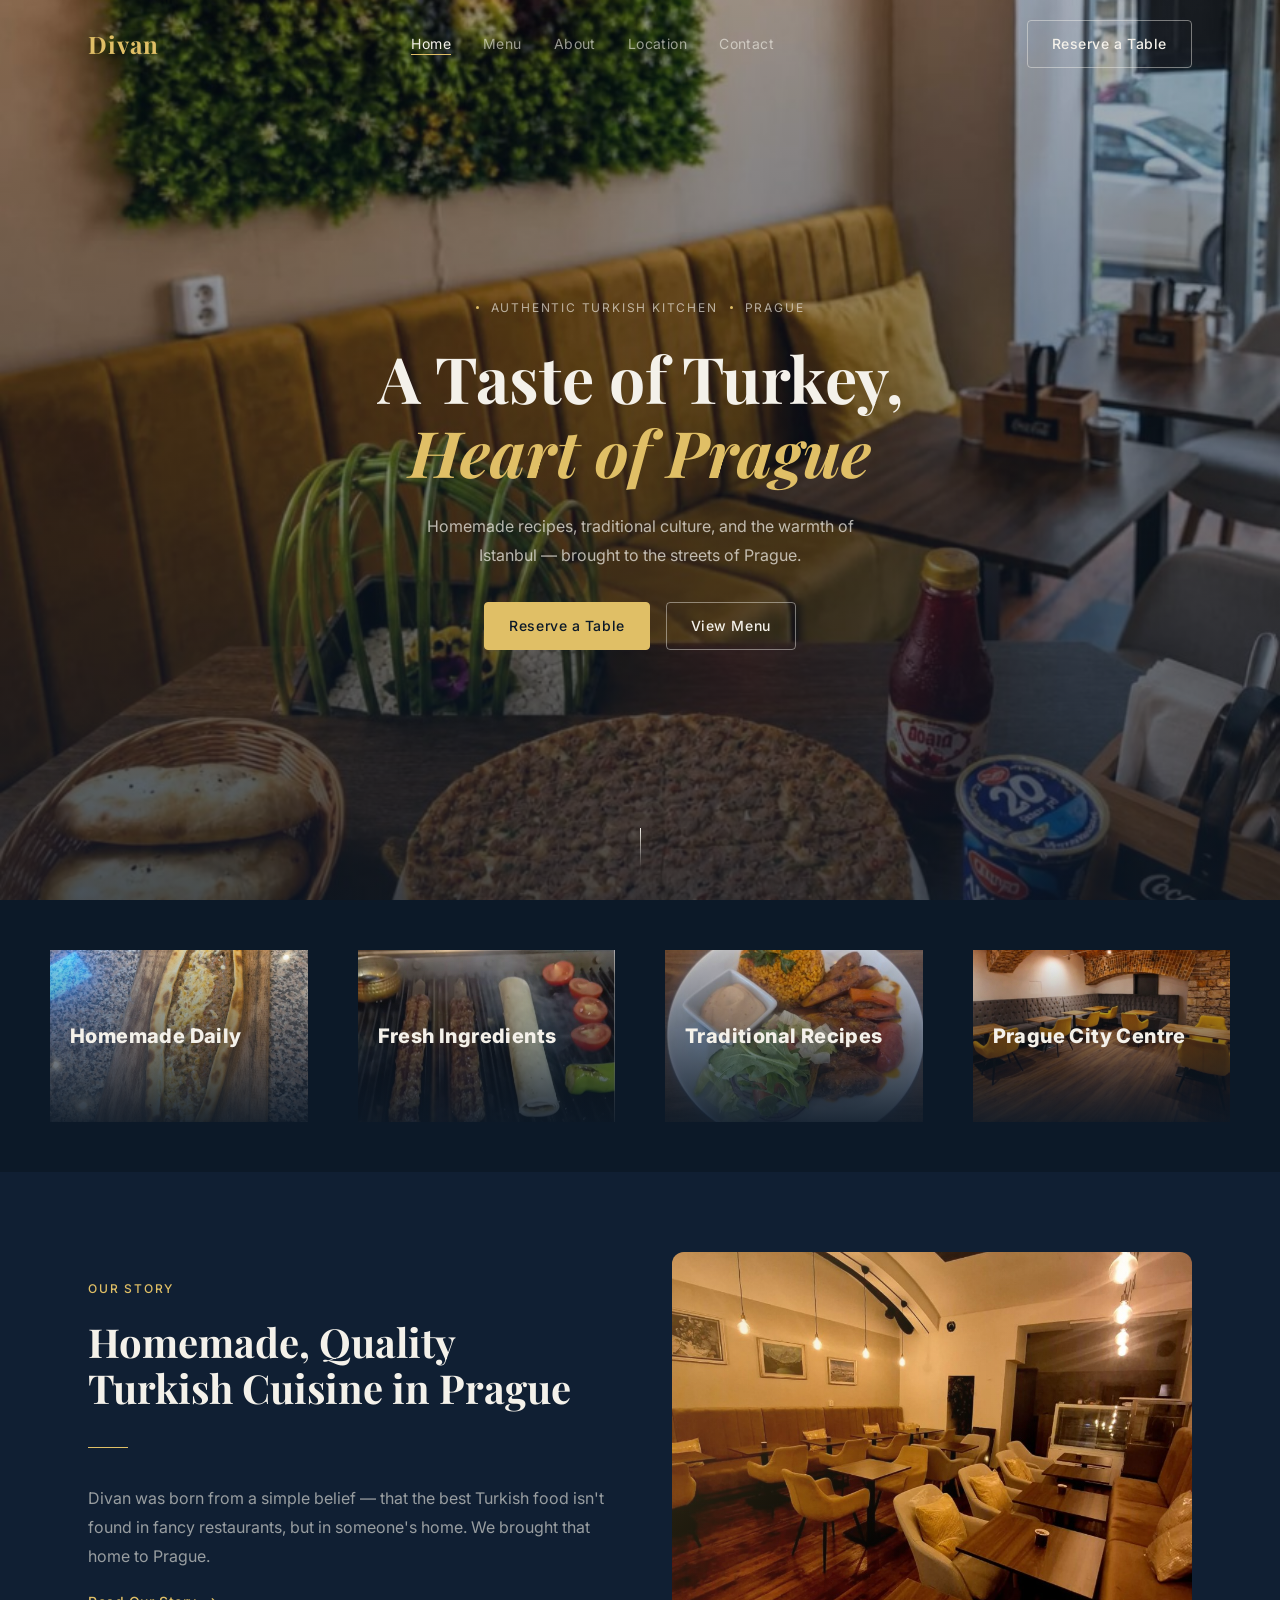
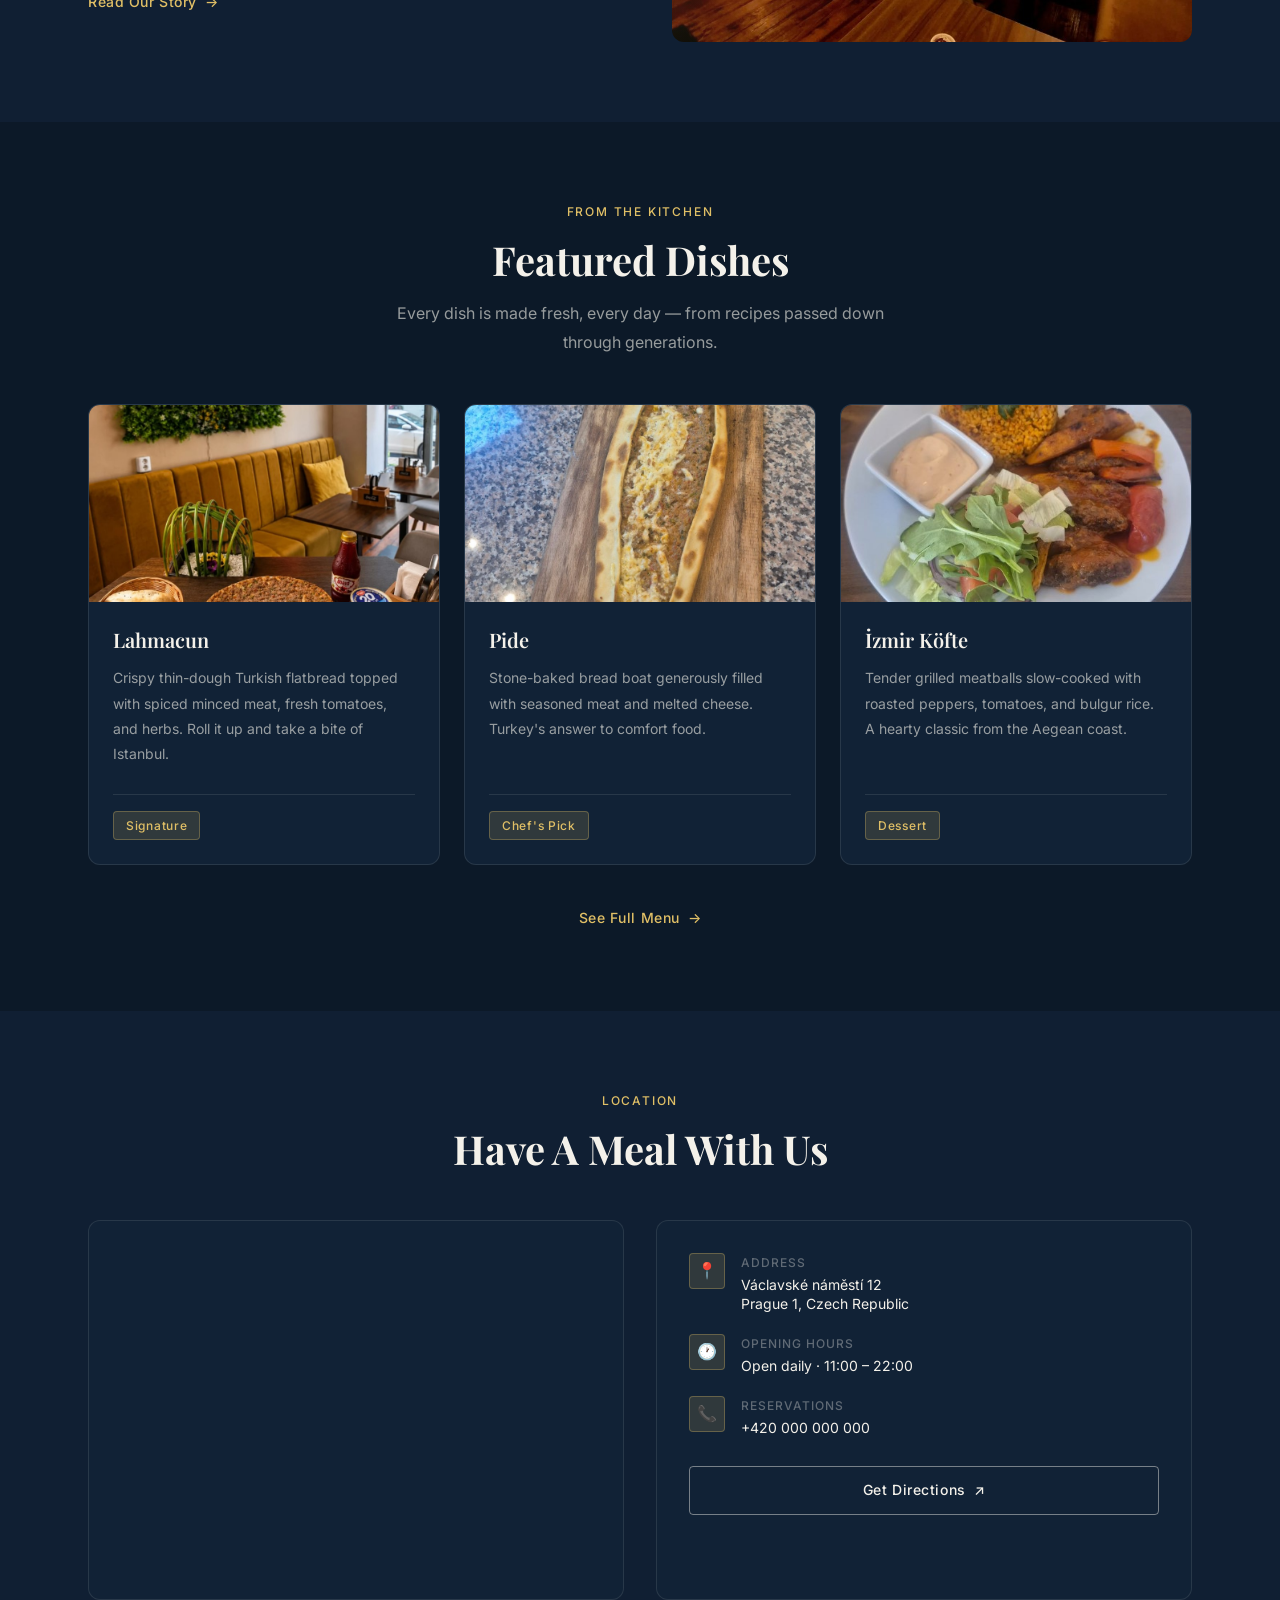
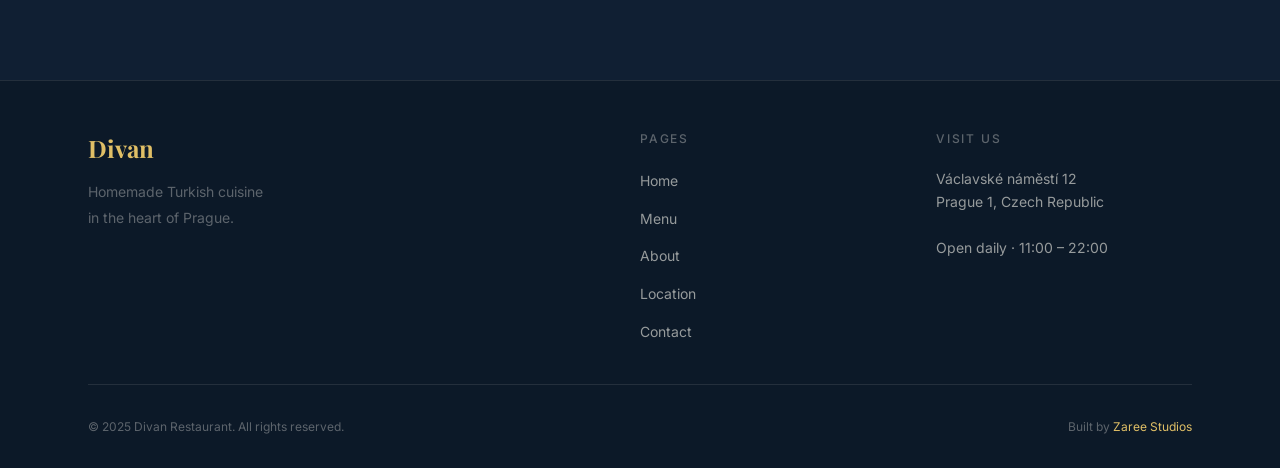
==== index.html @ d373ff47 "Added all the pages, styles and js drafts" ====
<!DOCTYPE html>
<html lang="en">
<head>
  <meta charset="UTF-8" />
  <meta name="viewport" content="width=device-width, initial-scale=1.0" />
  <meta name="description" content="Divan Restaurant — Homemade Turkish cuisine in the heart of Prague. Authentic recipes, fresh ingredients, traditional culture." />

  <title>Divan Restaurant — Authentic Turkish Cuisine in Prague</title>

  <!-- Favicon placeholder — replace with actual favicon -->
  <!-- <link rel="icon" type="image/svg+xml" href="assets/images/favicon.svg" /> -->

  <!-- Shared stylesheet -->
  <link rel="stylesheet" href="assets/css/style.css" />
</head>
<body>

  <!-- ===== NAV ===== -->
  <header class="site-nav" role="banner">
    <div class="container">
      <nav class="site-nav__inner" aria-label="Main navigation">

        <!-- Logo -->
        <a href="index.html" class="site-nav__logo" aria-label="Divan Restaurant — Home">
          <!--
            LOGO: Replace the text below with an <img> once you have the file:
            <img src="assets/images/logo.svg" alt="Divan Restaurant" />
          -->
          <span class="site-nav__logo-text">Divan</span>
        </a>

        <!-- Desktop links -->
        <ul class="site-nav__links" role="list">
          <li><a href="index.html"    class="site-nav__link" aria-current="page">Home</a></li>
          <li><a href="menu.html"     class="site-nav__link">Menu</a></li>
          <li><a href="about.html"    class="site-nav__link">About</a></li>
          <li><a href="location.html" class="site-nav__link">Location</a></li>
          <li><a href="contact.html"  class="site-nav__link">Contact</a></li>
        </ul>

        <!-- Desktop CTA -->
        <a href="contact.html" class="btn btn--secondary site-nav__cta">
          Reserve a Table
        </a>

        <!-- Hamburger (mobile only) -->
        <button
          class="site-nav__hamburger"
          aria-label="Open navigation menu"
          aria-expanded="false"
          aria-controls="mobile-drawer"
        >
          <span class="site-nav__hamburger-bar"></span>
          <span class="site-nav__hamburger-bar"></span>
          <span class="site-nav__hamburger-bar"></span>
        </button>

      </nav>
    </div>
  </header>

  <!-- ===== MOBILE DRAWER ===== -->
  <div
    class="nav-backdrop"
    aria-hidden="true"
  ></div>

  <nav
    id="mobile-drawer"
    class="nav-drawer"
    aria-label="Mobile navigation"
  >
    <ul class="nav-drawer__links" role="list">
      <li><a href="index.html"    class="nav-drawer__link" aria-current="page">Home</a></li>
      <li><a href="menu.html"     class="nav-drawer__link">Menu</a></li>
      <li><a href="about.html"    class="nav-drawer__link">About</a></li>
      <li><a href="location.html" class="nav-drawer__link">Location</a></li>
      <li><a href="contact.html"  class="nav-drawer__link">Contact</a></li>
    </ul>
    <div class="nav-drawer__cta">
      <a href="contact.html" class="btn btn--primary">Reserve a Table</a>
    </div>
  </nav>

  <!-- ===== MAIN CONTENT ===== -->
  <main id="main-content">

    <!-- ===== HERO ===== -->
    <section class="hero" aria-label="Welcome to Divan Restaurant">

      <!-- Background image -->
      <div class="hero__bg" aria-hidden="true">
        <img
          src="assets/images/divan-hero.jpg"
          alt="The warm, welcoming interior of Divan Restaurant in Prague"
        />
      </div>

      <div class="container">
        <div class="hero__content">

          <p class="hero__eyebrow">
            <span class="hero__eyebrow-dot" aria-hidden="true"></span>
            Authentic Turkish Kitchen
            <span class="hero__eyebrow-dot" aria-hidden="true"></span>
            Prague
          </p>

          <h1 class="hero__title">
            A Taste of Turkey,<br>
            <em>Heart of Prague</em>
          </h1>

          <p class="hero__subtitle">
            Homemade recipes, traditional culture, and the warmth of Istanbul —
            brought to the streets of Prague.
          </p>

          <div class="hero__actions">
            <a href="contact.html" class="btn btn--primary">Reserve a Table</a>
            <a href="menu.html"    class="btn btn--secondary">View Menu</a>
          </div>

        </div>
      </div>

      <!-- Scroll hint -->
      <div class="hero__scroll-hint" aria-hidden="true">
        <div class="hero__scroll-line"></div>
      </div>

    </section>
    <!-- /HERO -->


    <!-- ===== FEATURES STRIP ===== -->
    <section class="features-strip" aria-label="What makes us special">
      <div class="features-strip__grid">

        <div class="features-strip__item">
          <img
            src="assets/images/divan-one-food.jpg"
            alt="Freshly prepared Turkish bread coming out of the oven"
            loading="lazy"
          />
          <span class="features-strip__label">Homemade Daily</span>
        </div>

        <div class="features-strip__item">
          <img
            src="assets/images/divan-four-food.jpg"
            alt="Fresh vegetables and spices used in our kitchen"
            loading="lazy"
          />
          <span class="features-strip__label">Fresh Ingredients</span>
        </div>

        <div class="features-strip__item">
          <img
            src="assets/images/divan-three-food.jpg"
            alt="Traditional Turkish dishes passed down through generations"
            loading="lazy"
          />
          <span class="features-strip__label">Traditional Recipes</span>
        </div>

        <div class="features-strip__item">
          <img
            src="assets/images/divan-six-interior.jpg"
            alt="Our restaurant located in the centre of Prague"
            loading="lazy"
          />
          <span class="features-strip__label">Prague City Centre</span>
        </div>

      </div>
    </section>
    <!-- /FEATURES STRIP -->


    <!-- ===== STORY / ABOUT ===== -->
    <section class="story section" aria-labelledby="story-heading">
      <div class="container">
        <div class="story__grid">

          <!-- Text column -->
          <div class="story__body reveal">
            <p class="eyebrow">Our Story</p>
            <h2 class="section-title" id="story-heading">
              Homemade, Quality<br>Turkish Cuisine in Prague
            </h2>
            <hr class="divider" />
            <p class="story__text">
              Divan was born from a simple belief — that the best Turkish food
              isn't found in fancy restaurants, but in someone's home. We
              brought that home to Prague.
            </p>
            <a href="about.html" class="btn btn--link">
              Read Our Story
              <span aria-hidden="true">→</span>
            </a>
          </div>

          <!-- Image column -->
          <div class="story__image reveal reveal--delay-1">
            <img
              src="assets/images/divan-eight-interior.jpg"
              alt="The cosy brick-walled dining room at Divan Restaurant"
              loading="lazy"
            />
          </div>

        </div>
      </div>
    </section>
    <!-- /STORY -->


    <!-- ===== FEATURED DISHES ===== -->
    <section class="dishes section" aria-labelledby="dishes-heading">
      <div class="container">

        <header class="dishes__header reveal">
          <p class="eyebrow">From the Kitchen</p>
          <h2 class="section-title" id="dishes-heading">Featured Dishes</h2>
          <p class="section-subtitle">
            Every dish is made fresh, every day — from recipes passed down
            through generations.
          </p>
        </header>

        <div class="dishes__grid">

          <!-- Card 1: Lamb Adana -->
          <article class="dish-card reveal reveal--delay-1" aria-label="Lamb Adana">
            <div class="dish-card__image">
              <img
                src="assets/images/divan-hero.jpg"
                alt="Lamb Adana — spiced minced lamb on charcoal, served with lavash and fresh mezze"
                loading="lazy"
              />
            </div>
            <div class="dish-card__body">
              <h3 class="dish-card__title">Lahmacun</h3>
              <p class="dish-card__description">
                Crispy thin-dough Turkish flatbread topped with spiced minced meat, fresh tomatoes, and herbs. 
                Roll it up and take a bite of Istanbul.
              </p>
              <footer class="dish-card__footer">
                <span class="badge">Signature</span>
              </footer>
            </div>
          </article>

          <!-- Card 2: İskender Kebab -->
          <article class="dish-card reveal reveal--delay-2" aria-label="İskender Kebab">
            <div class="dish-card__image">
              <img
                src="assets/images/divan-one-food.jpg"
                alt="İskender Kebab — thinly sliced döner on pide bread with tomato sauce and butter"
                loading="lazy"
              />
            </div>
            <div class="dish-card__body">
              <h3 class="dish-card__title">Pide</h3>
              <p class="dish-card__description">
                Stone-baked bread boat generously filled with seasoned meat and melted cheese. 
                Turkey's answer to comfort food.
              </p>
              <footer class="dish-card__footer">
                <span class="badge">Chef's Pick</span>
              </footer>
            </div>
          </article>

          <!-- Card 3: Baklava -->
          <article class="dish-card reveal reveal--delay-3" aria-label="Baklava">
            <div class="dish-card__image">
              <img
                src="assets/images/divan-three-food.jpg"
                alt="Baklava — honey-soaked filo pastry with crushed pistachios, made in-house daily"
                loading="lazy"
              />
            </div>
            <div class="dish-card__body">
              <h3 class="dish-card__title">İzmir Köfte</h3>
              <p class="dish-card__description">
                Tender grilled meatballs slow-cooked with roasted peppers, tomatoes, and bulgur rice. 
                A hearty classic from the Aegean coast.
              </p>
              <footer class="dish-card__footer">
                <span class="badge">Dessert</span>
              </footer>
            </div>
          </article>

        </div>

        <!-- See full menu link -->
        <div class="dishes__cta reveal">
          <a href="menu.html" class="btn btn--link">
            See Full Menu
            <span aria-hidden="true">→</span>
          </a>
        </div>

      </div>
    </section>
    <!-- /FEATURED DISHES -->


    <!-- ===== LOCATION PREVIEW ===== -->
    <section class="location section" aria-labelledby="location-heading">
      <div class="container">

        <header class="location__header reveal">
          <p class="eyebrow">Location</p>
          <h2 class="section-title" id="location-heading">Have A Meal With Us</h2>
        </header>

        <div class="location__grid">

          <!-- Map embed -->
          <div class="location__map reveal">
            <!--
              MAP: This embeds a Google Maps iframe centred on Václavské náměstí 12, Prague 1.
              The iframe src uses a public embed — no API key required.
              Replace the q= parameter with the exact address if needed.
            -->
            <iframe
              title="Divan Restaurant location on Google Maps"
              src="https://www.google.com/maps/embed?pb=!1m18!1m12!1m3!1d2560.172!2d14.4241!3d50.0808!2m3!1f0!2f0!3f0!3m2!1i1024!2i768!4f13.1!3m3!1m2!1s0x0%3A0x0!2zVsOhY2xhdnNrw6kgbsOhbcSbc3TDrSAxMiwgUHJhZ3VlIDE!5e0!3m2!1sen!2scz!4v1"
              loading="lazy"
              allowfullscreen
              referrerpolicy="no-referrer-when-downgrade"
            ></iframe>
          </div>

          <!-- Info panel -->
          <div class="location__info reveal reveal--delay-1">

            <div class="location__info-row">
              <div class="location__info-icon" aria-hidden="true">📍</div>
              <div>
                <p class="location__info-label">Address</p>
                <p class="location__info-value">
                  Václavské náměstí 12<br>Prague 1, Czech Republic
                </p>
              </div>
            </div>

            <div class="location__info-row">
              <div class="location__info-icon" aria-hidden="true">🕐</div>
              <div>
                <p class="location__info-label">Opening Hours</p>
                <p class="location__info-value">Open daily · 11:00 – 22:00</p>
              </div>
            </div>

            <div class="location__info-row">
              <div class="location__info-icon" aria-hidden="true">📞</div>
              <div>
                <p class="location__info-label">Reservations</p>
                <p class="location__info-value">
                  <!-- Replace with real phone number -->
                  <a href="tel:+420000000000" style="color: inherit;">+420 000 000 000</a>
                </p>
              </div>
            </div>

            <div class="location__directions">
              <a
                href="https://maps.google.com/?q=Václavské+náměstí+12,+Prague+1"
                target="_blank"
                rel="noopener noreferrer"
                class="btn btn--secondary"
              >
                Get Directions
                <span aria-hidden="true">↗</span>
              </a>
            </div>

          </div>
        </div>

      </div>
    </section>
    <!-- /LOCATION -->

  </main>
  <!-- /MAIN -->


  <!-- ===== FOOTER ===== -->
  <footer class="site-footer" role="contentinfo">
    <div class="container">

      <div class="site-footer__grid">

        <!-- Brand column -->
        <div class="site-footer__brand">
          <p class="site-footer__brand-name">Divan</p>
          <p class="site-footer__brand-tagline">
            Homemade Turkish cuisine<br>in the heart of Prague.
          </p>
        </div>

        <!-- Nav links -->
        <nav aria-label="Footer navigation">
          <p class="site-footer__nav-title">Pages</p>
          <ul class="site-footer__nav-links" role="list">
            <li><a href="index.html"    class="site-footer__nav-link">Home</a></li>
            <li><a href="menu.html"     class="site-footer__nav-link">Menu</a></li>
            <li><a href="about.html"    class="site-footer__nav-link">About</a></li>
            <li><a href="location.html" class="site-footer__nav-link">Location</a></li>
            <li><a href="contact.html"  class="site-footer__nav-link">Contact</a></li>
          </ul>
        </nav>

        <!-- Visit column -->
        <div>
          <p class="site-footer__nav-title">Visit Us</p>
          <ul class="site-footer__nav-links" role="list">
            <li style="color: var(--color-text-secondary); font-size: var(--text-sm);">
              Václavské náměstí 12<br>Prague 1, Czech Republic
            </li>
            <li style="color: var(--color-text-secondary); font-size: var(--text-sm); margin-top: var(--space-3);">
              Open daily · 11:00 – 22:00
            </li>
          </ul>
        </div>

      </div>

      <div class="site-footer__bottom">
        <p>© 2025 Divan Restaurant. All rights reserved.</p>
        <p class="site-footer__credit">
          Built by <a href="#" target="_blank" rel="noopener">Zaree Studios</a>
        </p>
      </div>

    </div>
  </footer>
  <!-- /FOOTER -->


  <!-- Shared JS (defer — runs after HTML is parsed) -->
  <script src="assets/js/main.js" defer></script>

</body>
</html>
---- assets/css/style.css ----
/* ============================================================
   DIVAN RESTAURANT — Shared Stylesheet
   Zaree Studios · style.css
   All pages link to this file.
   ============================================================ */

/* ===== GOOGLE FONTS ===== */
@import url('https://fonts.googleapis.com/css2?family=Playfair+Display:ital,wght@0,400;0,600;0,700;1,400;1,600&family=Inter:wght@300;400;500;600&display=swap');

/* ===== CSS CUSTOM PROPERTIES ===== */
:root {
  /* --- Colors --- */
  --color-background:       #0c1928;
  --color-background-soft:  #101f33;
  --color-background-card:  #112236;
  --color-background-card-hover: #132840;
  --color-accent:           #e0bf66;
  --color-accent-hover:     #cca94f;
  --color-accent-muted:     rgba(224, 191, 102, 0.15);
  --color-text-primary:     #F4F1EA;
  --color-text-secondary:   rgba(244, 241, 234, 0.60);
  --color-text-muted:       rgba(244, 241, 234, 0.35);
  --color-border:           rgba(244, 241, 234, 0.10);
  --color-border-accent:    rgba(224, 191, 102, 0.30);
  --color-overlay:          rgba(12, 25, 40, 0.55);
  --color-overlay-hero:     rgba(12, 25, 40, 0.45);

  /* --- Typography --- */
  --font-display:  'Playfair Display', Georgia, serif;
  --font-body:     'Inter', system-ui, sans-serif;

  --text-xs:   0.75rem;    /* 12px */
  --text-sm:   0.875rem;   /* 14px */
  --text-base: 1rem;       /* 16px */
  --text-md:   1.125rem;   /* 18px */
  --text-lg:   1.25rem;    /* 20px */
  --text-xl:   1.5rem;     /* 24px */
  --text-2xl:  2rem;       /* 32px */
  --text-3xl:  2.5rem;     /* 40px */
  --text-4xl:  3.25rem;    /* 52px */
  --text-5xl:  4rem;       /* 64px */

  --leading-tight:  1.15;
  --leading-snug:   1.35;
  --leading-normal: 1.6;
  --leading-loose:  1.8;

  --tracking-wide:  0.08em;
  --tracking-wider: 0.15em;

  /* --- Spacing --- */
  --space-1:  0.25rem;
  --space-2:  0.5rem;
  --space-3:  0.75rem;
  --space-4:  1rem;
  --space-5:  1.25rem;
  --space-6:  1.5rem;
  --space-8:  2rem;
  --space-10: 2.5rem;
  --space-12: 3rem;
  --space-16: 4rem;
  --space-20: 5rem;
  --space-24: 6rem;
  --space-32: 8rem;

  /* --- Layout --- */
  --container-max:    1200px;
  --container-narrow: 760px;
  --container-pad:    var(--space-6);

  /* --- Borders & Radius --- */
  --radius-sm:   4px;
  --radius-md:   8px;
  --radius-lg:   12px;
  --radius-xl:   20px;
  --radius-full: 9999px;

  /* --- Shadows --- */
  --shadow-card:  0 4px 24px rgba(0, 0, 0, 0.35);
  --shadow-hover: 0 8px 40px rgba(0, 0, 0, 0.50);
  --shadow-glow:  0 0 32px rgba(224, 191, 102, 0.12);

  /* --- Transitions --- */
  --transition-fast:   150ms ease;
  --transition-base:   250ms ease;
  --transition-slow:   400ms ease;
  --transition-drawer: 380ms cubic-bezier(0.4, 0, 0.2, 1);

  /* --- Z-index scale --- */
  --z-base:    1;
  --z-overlay: 100;
  --z-nav:     200;
  --z-drawer:  300;
}

/* ===== RESET & BASE ===== */
*,
*::before,
*::after {
  box-sizing: border-box;
  margin: 0;
  padding: 0;
}

html {
  scroll-behavior: smooth;
  -webkit-text-size-adjust: 100%;
}

body {
  background-color: var(--color-background);
  color: var(--color-text-primary);
  font-family: var(--font-body);
  font-size: var(--text-base);
  line-height: var(--leading-normal);
  -webkit-font-smoothing: antialiased;
  overflow-x: hidden;
}

img,
video {
  max-width: 100%;
  display: block;
}

a {
  color: inherit;
  text-decoration: none;
}

ul, ol {
  list-style: none;
}

button {
  cursor: pointer;
  font-family: inherit;
  border: none;
  background: none;
}

/* ===== FOCUS STATES (Accessibility) ===== */
:focus-visible {
  outline: 2px solid var(--color-accent);
  outline-offset: 3px;
  border-radius: var(--radius-sm);
}

/* ===== LAYOUT UTILITIES ===== */
.container {
  width: 100%;
  max-width: var(--container-max);
  margin-inline: auto;
  padding-inline: var(--container-pad);
}

.container--narrow {
  max-width: var(--container-narrow);
}

/* ===== TYPOGRAPHY UTILITIES ===== */
.eyebrow {
  font-family: var(--font-body);
  font-size: var(--text-xs);
  font-weight: 500;
  letter-spacing: var(--tracking-wider);
  text-transform: uppercase;
  color: var(--color-accent);
}

.section-title {
  font-family: var(--font-display);
  font-size: var(--text-3xl);
  font-weight: 700;
  line-height: var(--leading-tight);
  color: var(--color-text-primary);
}

.section-subtitle {
  font-size: var(--text-base);
  color: var(--color-text-secondary);
  line-height: var(--leading-loose);
  max-width: 520px;
}

/* ===== BUTTON COMPONENTS ===== */
.btn {
  display: inline-flex;
  align-items: center;
  gap: var(--space-2);
  padding: var(--space-3) var(--space-6);
  font-family: var(--font-body);
  font-size: var(--text-sm);
  font-weight: 500;
  letter-spacing: 0.04em;
  border-radius: var(--radius-sm);
  transition: background-color var(--transition-base),
              color var(--transition-base),
              border-color var(--transition-base),
              transform var(--transition-fast),
              box-shadow var(--transition-base);
  white-space: nowrap;
}

.btn:active {
  transform: translateY(1px);
}

/* Primary — gold filled */
.btn--primary {
  background-color: var(--color-accent);
  color: var(--color-background);
  border: 1.5px solid var(--color-accent);
}

.btn--primary:hover {
  background-color: var(--color-accent-hover);
  border-color: var(--color-accent-hover);
  box-shadow: 0 4px 20px rgba(224, 191, 102, 0.25);
}

/* Secondary — ghost/outlined */
.btn--secondary {
  background-color: transparent;
  color: var(--color-text-primary);
  border: 1.5px solid rgba(244, 241, 234, 0.45);
}

.btn--secondary:hover {
  border-color: var(--color-accent);
  color: var(--color-accent);
}

/* Text link style */
.btn--link {
  padding: 0;
  color: var(--color-accent);
  font-size: var(--text-sm);
  font-weight: 500;
  letter-spacing: 0.04em;
  gap: var(--space-2);
  border-bottom: 1px solid transparent;
  border-radius: 0;
  transition: border-color var(--transition-base), gap var(--transition-base);
}

.btn--link:hover {
  border-bottom-color: var(--color-accent);
  gap: var(--space-3);
}

/* ===== DIVIDER ===== */
.divider {
  width: 40px;
  height: 1.5px;
  background-color: var(--color-accent);
  border: none;
  margin-block: var(--space-4);
}

/* ===== BADGE / TAG ===== */
.badge {
  display: inline-block;
  padding: var(--space-1) var(--space-3);
  font-size: var(--text-xs);
  font-weight: 500;
  letter-spacing: 0.06em;
  border: 1px solid var(--color-border-accent);
  border-radius: var(--radius-sm);
  color: var(--color-accent);
  background-color: var(--color-accent-muted);
}

/* ===== SECTION SPACING ===== */
.section {
  padding-block: var(--space-20);
}

.section--sm {
  padding-block: var(--space-12);
}

.section--lg {
  padding-block: var(--space-32);
}

/* ===== NAV ===== */
.site-nav {
  position: fixed;
  top: 0;
  left: 0;
  right: 0;
  z-index: var(--z-nav);
  padding-block: var(--space-5);
  transition: background-color var(--transition-slow),
              padding var(--transition-slow),
              box-shadow var(--transition-slow);
}

/* Scrolled state — added via JS */
.site-nav.is-scrolled {
  background-color: rgba(12, 25, 40, 0.96);
  backdrop-filter: blur(12px);
  -webkit-backdrop-filter: blur(12px);
  padding-block: var(--space-4);
  box-shadow: 0 1px 0 var(--color-border);
}

.site-nav__inner {
  display: flex;
  align-items: center;
  justify-content: space-between;
  gap: var(--space-8);
}

/* Logo */
.site-nav__logo {
  display: flex;
  align-items: center;
  flex-shrink: 0;
}

.site-nav__logo img {
  height: 36px;
  width: auto;
}

.site-nav__logo-text {
  font-family: var(--font-display);
  font-size: var(--text-xl);
  font-weight: 700;
  color: var(--color-accent);
  letter-spacing: 0.04em;
}

/* Desktop links */
.site-nav__links {
  display: none; /* hidden on mobile */
  align-items: center;
  gap: var(--space-8);
}

.site-nav__link {
  font-size: var(--text-sm);
  font-weight: 400;
  color: var(--color-text-secondary);
  letter-spacing: 0.03em;
  transition: color var(--transition-base);
  position: relative;
}

.site-nav__link::after {
  content: '';
  position: absolute;
  bottom: -3px;
  left: 0;
  width: 0;
  height: 1px;
  background-color: var(--color-accent);
  transition: width var(--transition-base);
}

.site-nav__link:hover,
.site-nav__link[aria-current="page"] {
  color: var(--color-text-primary);
}

.site-nav__link[aria-current="page"]::after,
.site-nav__link:hover::after {
  width: 100%;
}

/* Nav CTA (desktop) */
.site-nav__cta {
  display: none;
}

/* Hamburger button */
.site-nav__hamburger {
  display: flex;
  flex-direction: column;
  justify-content: center;
  gap: 5px;
  width: 36px;
  height: 36px;
  padding: var(--space-1);
  background: none;
  border: none;
  cursor: pointer;
  z-index: calc(var(--z-drawer) + 1);
  position: relative;
}

.site-nav__hamburger-bar {
  display: block;
  width: 100%;
  height: 1.5px;
  background-color: var(--color-text-primary);
  border-radius: var(--radius-full);
  transition: transform var(--transition-drawer),
              opacity var(--transition-base),
              width var(--transition-base);
  transform-origin: center;
}

/* Hamburger → X animation */
.site-nav__hamburger[aria-expanded="true"] .site-nav__hamburger-bar:nth-child(1) {
  transform: translateY(6.5px) rotate(45deg);
}

.site-nav__hamburger[aria-expanded="true"] .site-nav__hamburger-bar:nth-child(2) {
  opacity: 0;
  width: 0;
}

.site-nav__hamburger[aria-expanded="true"] .site-nav__hamburger-bar:nth-child(3) {
  transform: translateY(-6.5px) rotate(-45deg);
}

/* ===== MOBILE DRAWER ===== */
.nav-drawer {
  position: fixed;
  top: 0;
  right: 0;
  bottom: 0;
  width: min(320px, 85vw);
  background-color: var(--color-background-soft);
  z-index: var(--z-drawer);
  display: flex;
  flex-direction: column;
  padding: var(--space-24) var(--space-8) var(--space-12);
  transform: translateX(100%);
  transition: transform var(--transition-drawer);
  border-left: 1px solid var(--color-border);
  overflow-y: auto;
}

.nav-drawer.is-open {
  transform: translateX(0);
}

.nav-drawer__links {
  display: flex;
  flex-direction: column;
  gap: var(--space-2);
  margin-bottom: var(--space-10);
}

.nav-drawer__link {
  font-family: var(--font-display);
  font-size: var(--text-2xl);
  font-weight: 400;
  color: var(--color-text-secondary);
  padding-block: var(--space-3);
  border-bottom: 1px solid var(--color-border);
  transition: color var(--transition-base), padding-left var(--transition-base);
}

.nav-drawer__link:hover,
.nav-drawer__link[aria-current="page"] {
  color: var(--color-accent);
  padding-left: var(--space-3);
}

.nav-drawer__cta {
  margin-top: auto;
}

.nav-drawer__cta .btn {
  width: 100%;
  justify-content: center;
}

/* Drawer backdrop */
.nav-backdrop {
  position: fixed;
  inset: 0;
  background-color: rgba(12, 25, 40, 0.7);
  backdrop-filter: blur(4px);
  -webkit-backdrop-filter: blur(4px);
  z-index: calc(var(--z-drawer) - 1);
  opacity: 0;
  pointer-events: none;
  transition: opacity var(--transition-drawer);
}

.nav-backdrop.is-visible {
  opacity: 1;
  pointer-events: all;
}

/* ===== HERO ===== */
.hero {
  position: relative;
  min-height: 100svh;
  display: grid;
  place-items: center;
  overflow: hidden;
}

.hero__bg {
  position: absolute;
  inset: 0;
  z-index: 0;
}

.hero__bg img {
  width: 100%;
  height: 100%;
  object-fit: cover;
  object-position: center;
}

/* Dark gradient overlay */
.hero__bg::after {
  content: '';
  position: absolute;
  inset: 0;
  background: linear-gradient(
    to bottom,
    rgba(12, 25, 40, 0.30) 0%,
    rgba(12, 25, 40, 0.50) 50%,
    rgba(12, 25, 40, 0.75) 100%
  );
}

.hero__content {
  position: relative;
  z-index: 1;
  text-align: center;
  padding-block: var(--space-32) var(--space-20);
  display: flex;
  flex-direction: column;
  align-items: center;
  gap: var(--space-6);
}

.hero__eyebrow {
  display: flex;
  align-items: center;
  gap: var(--space-3);
  font-family: var(--font-body);
  font-size: var(--text-xs);
  font-weight: 400;
  letter-spacing: var(--tracking-wider);
  text-transform: uppercase;
  color: rgba(244, 241, 234, 0.65);
  animation: fadeInUp 0.8s ease both;
}

.hero__eyebrow-dot {
  width: 3px;
  height: 3px;
  border-radius: 50%;
  background-color: var(--color-accent);
  flex-shrink: 0;
}

.hero__title {
  font-family: var(--font-display);
  font-size: clamp(var(--text-3xl), 7vw, var(--text-5xl));
  font-weight: 700;
  line-height: var(--leading-tight);
  color: var(--color-text-primary);
  max-width: 14ch;
  animation: fadeInUp 0.8s 0.1s ease both;
}

/* Second line in accent color */
.hero__title em {
  font-style: italic;
  color: var(--color-accent);
}

.hero__subtitle {
  font-size: var(--text-base);
  color: rgba(244, 241, 234, 0.72);
  max-width: 44ch;
  line-height: var(--leading-loose);
  animation: fadeInUp 0.8s 0.2s ease both;
}

.hero__actions {
  display: flex;
  flex-wrap: wrap;
  justify-content: center;
  gap: var(--space-4);
  animation: fadeInUp 0.8s 0.3s ease both;
  margin-top: var(--space-2);
}

/* Scroll indicator */
.hero__scroll-hint {
  position: absolute;
  bottom: var(--space-8);
  left: 50%;
  transform: translateX(-50%);
  z-index: 1;
  display: flex;
  flex-direction: column;
  align-items: center;
  gap: var(--space-2);
  opacity: 0.45;
  animation: fadeIn 1.2s 0.8s ease both;
}

.hero__scroll-line {
  width: 1px;
  height: 40px;
  background: linear-gradient(to bottom, var(--color-text-primary), transparent);
  animation: scrollPulse 2s ease infinite;
}

/* ===== FEATURES STRIP ===== */
.features-strip {
  background-color: var(--color-background-soft);
  padding-block: 0;
}

.features-strip__grid {
  display: grid;
  grid-template-columns: repeat(2, 1fr);
  gap: 50px;
  background-color: var(--color-background);
  padding: 50px;
}

.features-strip__item {
  position: relative;
  overflow: hidden;
  aspect-ratio: 3/2;
  background-color: var(--color-background-soft);
}

.features-strip__item img {
  width: 100%;
  height: 100%;
  object-fit: cover;
  transition: transform var(--transition-slow);
}

.features-strip__label {
  position: absolute;
  left: 0;
  top: 0;
  height: 100%;
  width: 100%;
  display: flex;
  align-items: center;
  text-align: center;
  padding: var(--space-4) var(--space-5);
  background: linear-gradient(to top, rgba(12, 25, 40, 0.90) 0%, transparent 100%);
  font-family: var(--font-body);
  font-size: var(--text-lg);
  font-weight: 800;
  color: var(--color-text-primary);
  letter-spacing: 0.02em;
}

/* ===== STORY / ABOUT SECTION ===== */
.story {
  background-color: var(--color-background-soft);
}

.story__grid {
  display: grid;
  grid-template-columns: 1fr;
  gap: var(--space-12);
  align-items: center;
}

.story__body {
  display: flex;
  flex-direction: column;
  gap: var(--space-5);
}

.story__text {
  font-size: var(--text-base);
  color: var(--color-text-secondary);
  line-height: var(--leading-loose);
  max-width: 52ch;
}

.story__image {
  position: relative;
  border-radius: var(--radius-lg);
  overflow: hidden;
  aspect-ratio: 4/3;
}

.story__image img {
  width: 100%;
  height: 100%;
  object-fit: cover;
}

/* Decorative border */
.story__image::before {
  content: '';
  position: absolute;
  inset: -1px;
  border-radius: var(--radius-lg);
  padding: 1px;
  background: linear-gradient(135deg, var(--color-border-accent), transparent 60%);
  z-index: 1;
  pointer-events: none;
}

/* ===== FEATURED DISHES ===== */
.dishes {
  background-color: var(--color-background);
}

.dishes__header {
  text-align: center;
  display: flex;
  flex-direction: column;
  align-items: center;
  gap: var(--space-4);
  margin-bottom: var(--space-12);
}

.dishes__header .section-subtitle {
  text-align: center;
  margin-inline: auto;
}

.dishes__grid {
  display: grid;
  grid-template-columns: 1fr;
  gap: var(--space-6);
  margin-bottom: var(--space-10);
}

/* Dish Card */
.dish-card {
  background-color: var(--color-background-card);
  border-radius: var(--radius-lg);
  overflow: hidden;
  border: 1px solid var(--color-border);
  transition: transform var(--transition-base),
              box-shadow var(--transition-base),
              border-color var(--transition-base);
  display: flex;
  flex-direction: column;
}

.dish-card:hover {
  transform: translateY(-4px);
  box-shadow: var(--shadow-hover);
  border-color: var(--color-border-accent);
}

.dish-card__image {
  aspect-ratio: 16/9;
  overflow: hidden;
  background-color: rgba(255,255,255,0.04);
  position: relative;
}

.dish-card__image img {
  width: 100%;
  height: 100%;
  object-fit: cover;
  transition: transform var(--transition-slow);
}

.dish-card:hover .dish-card__image img {
  transform: scale(1.04);
}

/* Placeholder when no image */
.dish-card__image--placeholder {
  display: grid;
  place-items: center;
  color: var(--color-text-muted);
  font-size: var(--text-sm);
  letter-spacing: 0.1em;
}

.dish-card__body {
  padding: var(--space-6);
  display: flex;
  flex-direction: column;
  gap: var(--space-3);
  flex: 1;
}

.dish-card__title {
  font-family: var(--font-display);
  font-size: var(--text-lg);
  font-weight: 600;
  color: var(--color-text-primary);
  line-height: var(--leading-snug);
}

.dish-card__description {
  font-size: var(--text-sm);
  color: var(--color-text-secondary);
  line-height: var(--leading-loose);
  flex: 1;
}

.dish-card__footer {
  margin-top: var(--space-4);
  padding-top: var(--space-4);
  border-top: 1px solid var(--color-border);
}

.dishes__cta {
  text-align: center;
}

/* ===== LOCATION SECTION ===== */
.location {
  background-color: var(--color-background-soft);
}

.location__header {
  text-align: center;
  display: flex;
  flex-direction: column;
  align-items: center;
  gap: var(--space-4);
  margin-bottom: var(--space-12);
}

.location__grid {
  display: grid;
  grid-template-columns: 1fr;
  gap: var(--space-6);
  align-items: start;
}

.location__map {
  border-radius: var(--radius-lg);
  overflow: hidden;
  border: 1px solid var(--color-border);
  aspect-ratio: 4/3;
  background-color: var(--color-background-card);
}

.location__map iframe {
  width: 100%;
  height: 100%;
  border: none;
  display: block;
  filter: grayscale(20%) contrast(1.05);
}

.location__info {
  background-color: var(--color-background-card);
  border: 1px solid var(--color-border);
  border-radius: var(--radius-lg);
  padding: var(--space-8);
  display: flex;
  flex-direction: column;
  gap: var(--space-5);
}

.location__info-row {
  display: flex;
  align-items: flex-start;
  gap: var(--space-4);
}

.location__info-icon {
  width: 36px;
  height: 36px;
  border-radius: var(--radius-sm);
  background-color: var(--color-accent-muted);
  border: 1px solid var(--color-border-accent);
  display: grid;
  place-items: center;
  flex-shrink: 0;
  font-size: var(--text-base);
}

.location__info-label {
  font-size: var(--text-xs);
  color: var(--color-text-muted);
  letter-spacing: 0.08em;
  text-transform: uppercase;
  font-weight: 500;
  margin-bottom: var(--space-1);
}

.location__info-value {
  font-size: var(--text-sm);
  color: var(--color-text-primary);
  line-height: var(--leading-snug);
}

.location__directions {
  margin-top: var(--space-2);
}

.location__directions .btn {
  width: 100%;
  justify-content: center;
}

/* ===== FOOTER ===== */
.site-footer {
  background-color: var(--color-background);
  border-top: 1px solid var(--color-border);
  padding-block: var(--space-12) var(--space-8);
}

.site-footer__grid {
  display: grid;
  grid-template-columns: 1fr;
  gap: var(--space-10);
  margin-bottom: var(--space-10);
}

.site-footer__brand-name {
  font-family: var(--font-display);
  font-size: var(--text-xl);
  font-weight: 700;
  color: var(--color-accent);
  margin-bottom: var(--space-3);
}

.site-footer__brand-tagline {
  font-size: var(--text-sm);
  color: var(--color-text-muted);
  line-height: var(--leading-loose);
  max-width: 28ch;
}

.site-footer__nav-title {
  font-size: var(--text-xs);
  letter-spacing: var(--tracking-wider);
  text-transform: uppercase;
  color: var(--color-text-muted);
  font-weight: 500;
  margin-bottom: var(--space-5);
}

.site-footer__nav-links {
  display: flex;
  flex-direction: column;
  gap: var(--space-3);
}

.site-footer__nav-link {
  font-size: var(--text-sm);
  color: var(--color-text-secondary);
  transition: color var(--transition-base);
}

.site-footer__nav-link:hover {
  color: var(--color-accent);
}

.site-footer__bottom {
  display: flex;
  flex-direction: column;
  gap: var(--space-2);
  padding-top: var(--space-8);
  border-top: 1px solid var(--color-border);
  color: var(--color-text-muted);
  font-size: var(--text-xs);
}

.site-footer__credit {
  color: var(--color-text-muted);
}

.site-footer__credit a {
  color: var(--color-accent);
  transition: opacity var(--transition-base);
}

.site-footer__credit a:hover {
  opacity: 0.8;
}

/* ===== ANIMATIONS ===== */
@keyframes fadeInUp {
  from {
    opacity: 0;
    transform: translateY(20px);
  }
  to {
    opacity: 1;
    transform: translateY(0);
  }
}

@keyframes fadeIn {
  from { opacity: 0; }
  to   { opacity: 1; }
}

@keyframes scrollPulse {
  0%, 100% { transform: scaleY(1); opacity: 1; }
  50%       { transform: scaleY(0.6); opacity: 0.4; }
}


/* Scroll-reveal utility — JS adds .is-visible */
.reveal {
  opacity: 0;
  transform: translateY(28px);
  transition: opacity 0.65s ease, transform 0.65s ease;
}

.reveal.is-visible {
  opacity: 1;
  transform: translateY(0);
}

/* Stagger delays for child reveals */
.reveal--delay-1 { transition-delay: 0.10s; }
.reveal--delay-2 { transition-delay: 0.20s; }
.reveal--delay-3 { transition-delay: 0.30s; }

/* ===== MEDIA QUERIES ===== */

/* ── Tablet: 640px ── */
@media (min-width: 640px) {
  :root {
    --container-pad: var(--space-8);
  }

  .features-strip__grid {
    grid-template-columns: repeat(4, 1fr);
  }

  .dishes__grid {
    grid-template-columns: repeat(2, 1fr);
  }

  .site-footer__grid {
    grid-template-columns: repeat(2, 1fr);
  }

  .site-footer__bottom {
    flex-direction: row;
    justify-content: space-between;
    align-items: center;
  }
}

/* ── Desktop: 1024px ── */
@media (min-width: 1024px) {
  :root {
    --container-pad: var(--space-10);
  }

  /* Show desktop nav, hide hamburger */
  .site-nav__links {
    display: flex;
  }

  .site-nav__cta {
    display: inline-flex;
  }

  .site-nav__hamburger {
    display: none;
  }

  /* Story two-column */
  .story__grid {
    grid-template-columns: 1fr 1fr;
    gap: var(--space-16);
  }

  /* Dishes three-column */
  .dishes__grid {
    grid-template-columns: repeat(3, 1fr);
  }

  /* Location side-by-side */
  .location__grid {
    grid-template-columns: 1fr 1fr;
    gap: var(--space-8);
    align-items: stretch;
  }

  .location__map {
    aspect-ratio: auto;
    height: 100%;
    min-height: 380px;
  }

  /* Footer 3-col */
  .site-footer__grid {
    grid-template-columns: 2fr 1fr 1fr;
  }
}

/* ── Large desktop: 1280px ── */
@media (min-width: 1280px) {
  :root {
    --container-pad: var(--space-12);
  }
}


/* ============================================================
   ABOUT PAGE
   ============================================================ */

/* ===== PAGE HERO (shared — used on About, Menu, Contact) ===== */
.page-hero {
  position: relative;
  padding-block: var(--space-32) var(--space-20);
  display: flex;
  align-items: center;
  overflow: hidden;
  /* Subtle geometric pattern overlay */
  background-color: var(--color-background);
}

/* Diamond/crosshatch pattern */
.page-hero::before {
  content: '';
  position: absolute;
  inset: 0;
  opacity: 0.045;
  background-image:
    repeating-linear-gradient(45deg,  var(--color-accent) 0, var(--color-accent) 1px, transparent 0, transparent 50%),
    repeating-linear-gradient(-45deg, var(--color-accent) 0, var(--color-accent) 1px, transparent 0, transparent 50%);
  background-size: 24px 24px;
  pointer-events: none;
}

/* Radial accent glow */
.page-hero::after {
  content: '';
  position: absolute;
  inset: 0;
  background: radial-gradient(ellipse at 65% 50%, rgba(224, 191, 102, 0.07) 0%, transparent 65%);
  pointer-events: none;
}

.page-hero__content {
  position: relative;
  z-index: 1;
  display: flex;
  flex-direction: column;
  gap: var(--space-4);
  max-width: 640px;
}

.page-hero__title {
  font-family: var(--font-display);
  font-size: clamp(var(--text-3xl), 5vw, var(--text-4xl));
  font-weight: 700;
  line-height: var(--leading-tight);
  color: var(--color-text-primary);
  animation: fadeInUp 0.7s ease both;
}

.page-hero__title em {
  font-style: italic;
  color: var(--color-accent);
}

.page-hero__description {
  font-size: var(--text-base);
  color: var(--color-text-secondary);
  line-height: var(--leading-loose);
  max-width: 52ch;
  animation: fadeInUp 0.7s 0.1s ease both;
}

/* ===== ABOUT: VALUES STRIP ===== */
.about-values {
  background-color: var(--color-background-soft);
  border-top: 1px solid var(--color-border);
  border-bottom: 1px solid var(--color-border);
}

.about-values__grid {
  display: grid;
  grid-template-columns: repeat(2, 1fr);
  /* hairline dividers between cells */
  gap: 0;
}

.about-values__item {
  padding: var(--space-8) var(--space-6);
  border-right: 1px solid var(--color-border);
  border-bottom: 1px solid var(--color-border);
  display: flex;
  flex-direction: column;
  gap: var(--space-3);
  transition: background-color var(--transition-base);
}

.about-values__item:hover {
  background-color: var(--color-accent-muted);
}

/* Remove right border from every 2nd item on mobile */
.about-values__item:nth-child(2n) {
  border-right: none;
}

/* Remove bottom border from last row */
.about-values__item:nth-last-child(-n+2) {
  border-bottom: none;
}

.about-values__icon {
  font-size: var(--text-xl);
  line-height: 1;
}

.about-values__title {
  font-family: var(--font-display);
  font-size: var(--text-md);
  font-weight: 600;
  color: var(--color-text-primary);
}

.about-values__text {
  font-size: var(--text-sm);
  color: var(--color-text-secondary);
  line-height: var(--leading-loose);
}

/* ===== ABOUT: STORY BODY ===== */
.about-story {
  background-color: var(--color-background);
}

.about-story__grid {
  display: grid;
  grid-template-columns: 1fr;
  gap: var(--space-12);
  align-items: start;
}

.about-story__body {
  display: flex;
  flex-direction: column;
  gap: var(--space-6);
}

.about-story__lead {
  font-family: var(--font-display);
  font-size: var(--text-xl);
  font-style: italic;
  color: var(--color-accent);
  line-height: var(--leading-snug);
}

.about-story__text {
  font-size: var(--text-base);
  color: var(--color-text-secondary);
  line-height: var(--leading-loose);
}

.about-story__images {
  display: grid;
  grid-template-columns: 1fr 1fr;
  gap: var(--space-4);
}

.about-story__image {
  border-radius: var(--radius-md);
  overflow: hidden;
  aspect-ratio: 3/4;
}

.about-story__image img {
  width: 100%;
  height: 100%;
  object-fit: cover;
  transition: transform var(--transition-slow);
}

.about-story__image:hover img {
  transform: scale(1.04);
}

/* Offset the second image downward for visual interest */
.about-story__image:nth-child(2) {
  margin-top: var(--space-8);
}

/* ===== ABOUT: TEAM / FOUNDERS ===== */
.about-founders {
  background-color: var(--color-background-soft);
}

.about-founders__header {
  display: flex;
  flex-direction: column;
  gap: var(--space-4);
  margin-bottom: var(--space-12);
}

.about-founders__grid {
  display: grid;
  grid-template-columns: 1fr;
  gap: var(--space-6);
}

.founder-card {
  display: grid;
  grid-template-columns: 80px 1fr;
  gap: var(--space-5);
  align-items: start;
  padding: var(--space-6);
  background-color: var(--color-background-card);
  border: 1px solid var(--color-border);
  border-radius: var(--radius-lg);
  transition: border-color var(--transition-base);
}

.founder-card:hover {
  border-color: var(--color-border-accent);
}

.founder-card__avatar {
  width: 80px;
  height: 80px;
  border-radius: var(--radius-md);
  overflow: hidden;
  background-color: var(--color-accent-muted);
  border: 1px solid var(--color-border-accent);
  flex-shrink: 0;
}

.founder-card__avatar img {
  width: 100%;
  height: 100%;
  object-fit: cover;
}

.founder-card__name {
  font-family: var(--font-display);
  font-size: var(--text-lg);
  font-weight: 600;
  color: var(--color-text-primary);
  margin-bottom: var(--space-1);
}

.founder-card__role {
  font-size: var(--text-xs);
  letter-spacing: var(--tracking-wide);
  text-transform: uppercase;
  color: var(--color-accent);
  margin-bottom: var(--space-3);
}

.founder-card__bio {
  font-size: var(--text-sm);
  color: var(--color-text-secondary);
  line-height: var(--leading-loose);
}

/* ===== ABOUT: CTA STRIP ===== */
.about-cta-strip {
  background-color: var(--color-background);
  border-top: 1px solid var(--color-border);
  padding-block: var(--space-16);
  text-align: center;
}

.about-cta-strip__title {
  font-family: var(--font-display);
  font-size: var(--text-2xl);
  font-weight: 700;
  color: var(--color-text-primary);
  margin-bottom: var(--space-4);
}

.about-cta-strip__sub {
  font-size: var(--text-base);
  color: var(--color-text-secondary);
  margin-bottom: var(--space-8);
  max-width: 42ch;
  margin-inline: auto;
  line-height: var(--leading-loose);
}

.about-cta-strip__actions {
  display: flex;
  flex-wrap: wrap;
  justify-content: center;
  gap: var(--space-4);
}

/* ===== ABOUT responsive ===== */
@media (min-width: 640px) {
  .about-founders__grid {
    grid-template-columns: repeat(2, 1fr);
  }
}

@media (min-width: 1024px) {
  .about-values__grid {
    grid-template-columns: repeat(4, 1fr);
  }

  /* Reset borders for 4-column layout */
  .about-values__item {
    border-bottom: none;
  }
  .about-values__item:nth-child(2n) {
    border-right: 1px solid var(--color-border);
  }
  .about-values__item:last-child {
    border-right: none;
  }

  .about-story__grid {
    grid-template-columns: 1fr 1fr;
    gap: var(--space-20);
    align-items: center;
  }
}


/* ============================================================
   MENU PAGE
   ============================================================ */

/* ===== MENU: CATEGORY TABS ===== */
.menu-tabs {
  background-color: var(--color-background-soft);
  border-bottom: 1px solid var(--color-border);
  position: sticky;
  top: 68px; /* clears the fixed nav */
  z-index: var(--z-base);
}

.menu-tabs__inner {
  display: flex;
  gap: 0;
  overflow-x: auto;
  scrollbar-width: none; /* Firefox */
  -ms-overflow-style: none;
  max-width: var(--container-max);
  margin-inline: auto;
  padding-inline: var(--container-pad);
}

.menu-tabs__inner::-webkit-scrollbar {
  display: none;
}

.menu-tabs__tab {
  flex-shrink: 0;
  padding: var(--space-4) var(--space-5);
  font-size: var(--text-xs);
  font-weight: 500;
  letter-spacing: var(--tracking-wide);
  text-transform: uppercase;
  color: var(--color-text-muted);
  border-bottom: 2px solid transparent;
  transition: color var(--transition-base), border-color var(--transition-base);
  cursor: pointer;
  white-space: nowrap;
  background: none;
  border-top: none;
  border-left: none;
  border-right: none;
}

.menu-tabs__tab:hover {
  color: var(--color-text-secondary);
}

.menu-tabs__tab.is-active {
  color: var(--color-accent);
  border-bottom-color: var(--color-accent);
}

/* ===== MENU: SECTION ===== */
.menu-content {
  background-color: var(--color-background);
  padding-block: var(--space-16);
}

.menu-category {
  margin-bottom: var(--space-16);
}

.menu-category:last-child {
  margin-bottom: 0;
}

.menu-category__header {
  display: flex;
  flex-direction: column;
  gap: var(--space-2);
  margin-bottom: var(--space-8);
  padding-bottom: var(--space-5);
  border-bottom: 1px solid var(--color-border);
}

.menu-category__title {
  font-family: var(--font-display);
  font-size: var(--text-2xl);
  font-weight: 700;
  color: var(--color-text-primary);
}

.menu-category__description {
  font-size: var(--text-sm);
  color: var(--color-text-secondary);
  line-height: var(--leading-loose);
}

/* ===== MENU: ITEM ROW ===== */
.menu-list {
  display: flex;
  flex-direction: column;
  gap: 0;
}

.menu-item {
  display: grid;
  grid-template-columns: 1fr auto;
  align-items: start;
  gap: var(--space-4);
  padding-block: var(--space-5);
  border-bottom: 1px solid var(--color-border);
  transition: background-color var(--transition-fast);
}

.menu-item:first-child {
  border-top: none;
}

.menu-item:last-child {
  border-bottom: none;
}

.menu-item:hover {
  background-color: rgba(224, 191, 102, 0.03);
}

.menu-item__name {
  font-family: var(--font-display);
  font-size: var(--text-md);
  font-weight: 600;
  color: var(--color-text-primary);
  margin-bottom: var(--space-1);
}

.menu-item__description {
  font-size: var(--text-sm);
  color: var(--color-text-secondary);
  line-height: var(--leading-loose);
  max-width: 55ch;
}

.menu-item__tags {
  display: flex;
  flex-wrap: wrap;
  gap: var(--space-2);
  margin-top: var(--space-3);
}

.menu-item__price {
  font-family: var(--font-body);
  font-size: var(--text-md);
  font-weight: 500;
  color: var(--color-accent);
  white-space: nowrap;
  padding-top: var(--space-1);
  text-align: right;
}

/* ===== MENU: Responsive ===== */
@media (min-width: 1024px) {
  .menu-tabs {
    top: 72px;
  }
}


/* ============================================================
   CONTACT / RESERVATIONS PAGE
   ============================================================ */

/* ===== CONTACT: LAYOUT ===== */
.contact-body {
  background-color: var(--color-background);
  padding-block: var(--space-16);
}

.contact-body__grid {
  display: grid;
  grid-template-columns: 1fr;
  gap: var(--space-12);
  align-items: start;
}

/* ===== CONTACT: FORM ===== */
.reservation-form {
  display: flex;
  flex-direction: column;
  gap: var(--space-5);
}

.reservation-form__title {
  font-family: var(--font-display);
  font-size: var(--text-2xl);
  font-weight: 700;
  color: var(--color-text-primary);
  margin-bottom: var(--space-2);
}

.form-group {
  display: flex;
  flex-direction: column;
  gap: var(--space-2);
}

.form-group--row {
  display: grid;
  grid-template-columns: 1fr 1fr;
  gap: var(--space-4);
}

.form-label {
  font-size: var(--text-xs);
  font-weight: 500;
  letter-spacing: var(--tracking-wide);
  text-transform: uppercase;
  color: var(--color-text-muted);
}

.form-input,
.form-select,
.form-textarea {
  width: 100%;
  background-color: rgba(255, 255, 255, 0.04);
  border: 1px solid var(--color-border);
  border-radius: var(--radius-sm);
  color: var(--color-text-primary);
  font-family: var(--font-body);
  font-size: var(--text-sm);
  padding: var(--space-3) var(--space-4);
  transition: border-color var(--transition-base), background-color var(--transition-base);
  outline: none;
  -webkit-appearance: none;
  appearance: none;
}

.form-input::placeholder,
.form-textarea::placeholder {
  color: var(--color-text-muted);
}

.form-input:focus,
.form-select:focus,
.form-textarea:focus {
  border-color: var(--color-accent);
  background-color: rgba(224, 191, 102, 0.04);
  outline: none;
}

/* Custom select arrow */
.form-select-wrapper {
  position: relative;
}

.form-select-wrapper::after {
  content: '';
  position: absolute;
  right: var(--space-4);
  top: 50%;
  transform: translateY(-50%);
  width: 0;
  height: 0;
  border-left: 4px solid transparent;
  border-right: 4px solid transparent;
  border-top: 5px solid var(--color-text-muted);
  pointer-events: none;
}

.form-select {
  cursor: pointer;
}

.form-select option {
  background-color: var(--color-background-soft);
  color: var(--color-text-primary);
}

.form-textarea {
  resize: vertical;
  min-height: 110px;
  line-height: var(--leading-loose);
}

.form-submit {
  margin-top: var(--space-2);
}

.form-submit .btn {
  width: 100%;
  justify-content: center;
  padding-block: var(--space-4);
}

/* Success / error states */
.form-message {
  padding: var(--space-4);
  border-radius: var(--radius-sm);
  font-size: var(--text-sm);
  line-height: var(--leading-snug);
  display: none;
}

.form-message--success {
  background-color: rgba(34, 197, 94, 0.10);
  border: 1px solid rgba(34, 197, 94, 0.25);
  color: #86efac;
}

.form-message--error {
  background-color: rgba(239, 68, 68, 0.10);
  border: 1px solid rgba(239, 68, 68, 0.25);
  color: #fca5a5;
}

.form-message.is-visible {
  display: block;
}

/* ===== CONTACT: SIDEBAR ===== */
.contact-sidebar {
  display: flex;
  flex-direction: column;
  gap: var(--space-6);
}

.contact-info-card {
  background-color: var(--color-background-card);
  border: 1px solid var(--color-border);
  border-radius: var(--radius-lg);
  padding: var(--space-8);
  display: flex;
  flex-direction: column;
  gap: var(--space-6);
}

.contact-info-card__title {
  font-family: var(--font-display);
  font-size: var(--text-lg);
  font-weight: 600;
  color: var(--color-text-primary);
  padding-bottom: var(--space-4);
  border-bottom: 1px solid var(--color-border);
}

.contact-detail {
  display: flex;
  gap: var(--space-4);
  align-items: flex-start;
}

.contact-detail__icon {
  width: 36px;
  height: 36px;
  border-radius: var(--radius-sm);
  background-color: var(--color-accent-muted);
  border: 1px solid var(--color-border-accent);
  display: grid;
  place-items: center;
  flex-shrink: 0;
  font-size: var(--text-base);
}

.contact-detail__label {
  font-size: var(--text-xs);
  letter-spacing: var(--tracking-wide);
  text-transform: uppercase;
  color: var(--color-text-muted);
  font-weight: 500;
  margin-bottom: var(--space-1);
}

.contact-detail__value {
  font-size: var(--text-sm);
  color: var(--color-text-primary);
  line-height: var(--leading-snug);
}

.contact-detail__value a {
  color: var(--color-text-primary);
  transition: color var(--transition-base);
}

.contact-detail__value a:hover {
  color: var(--color-accent);
}

/* Map in sidebar */
.contact-map {
  border-radius: var(--radius-lg);
  overflow: hidden;
  border: 1px solid var(--color-border);
  aspect-ratio: 4/3;
}

.contact-map iframe {
  width: 100%;
  height: 100%;
  border: none;
  display: block;
  filter: grayscale(20%) contrast(1.05);
}

/* ===== CONTACT: Responsive ===== */
@media (min-width: 1024px) {
  .contact-body__grid {
    grid-template-columns: 1.1fr 0.9fr;
    gap: var(--space-16);
  }

  .form-submit .btn {
    width: auto;
  }
}
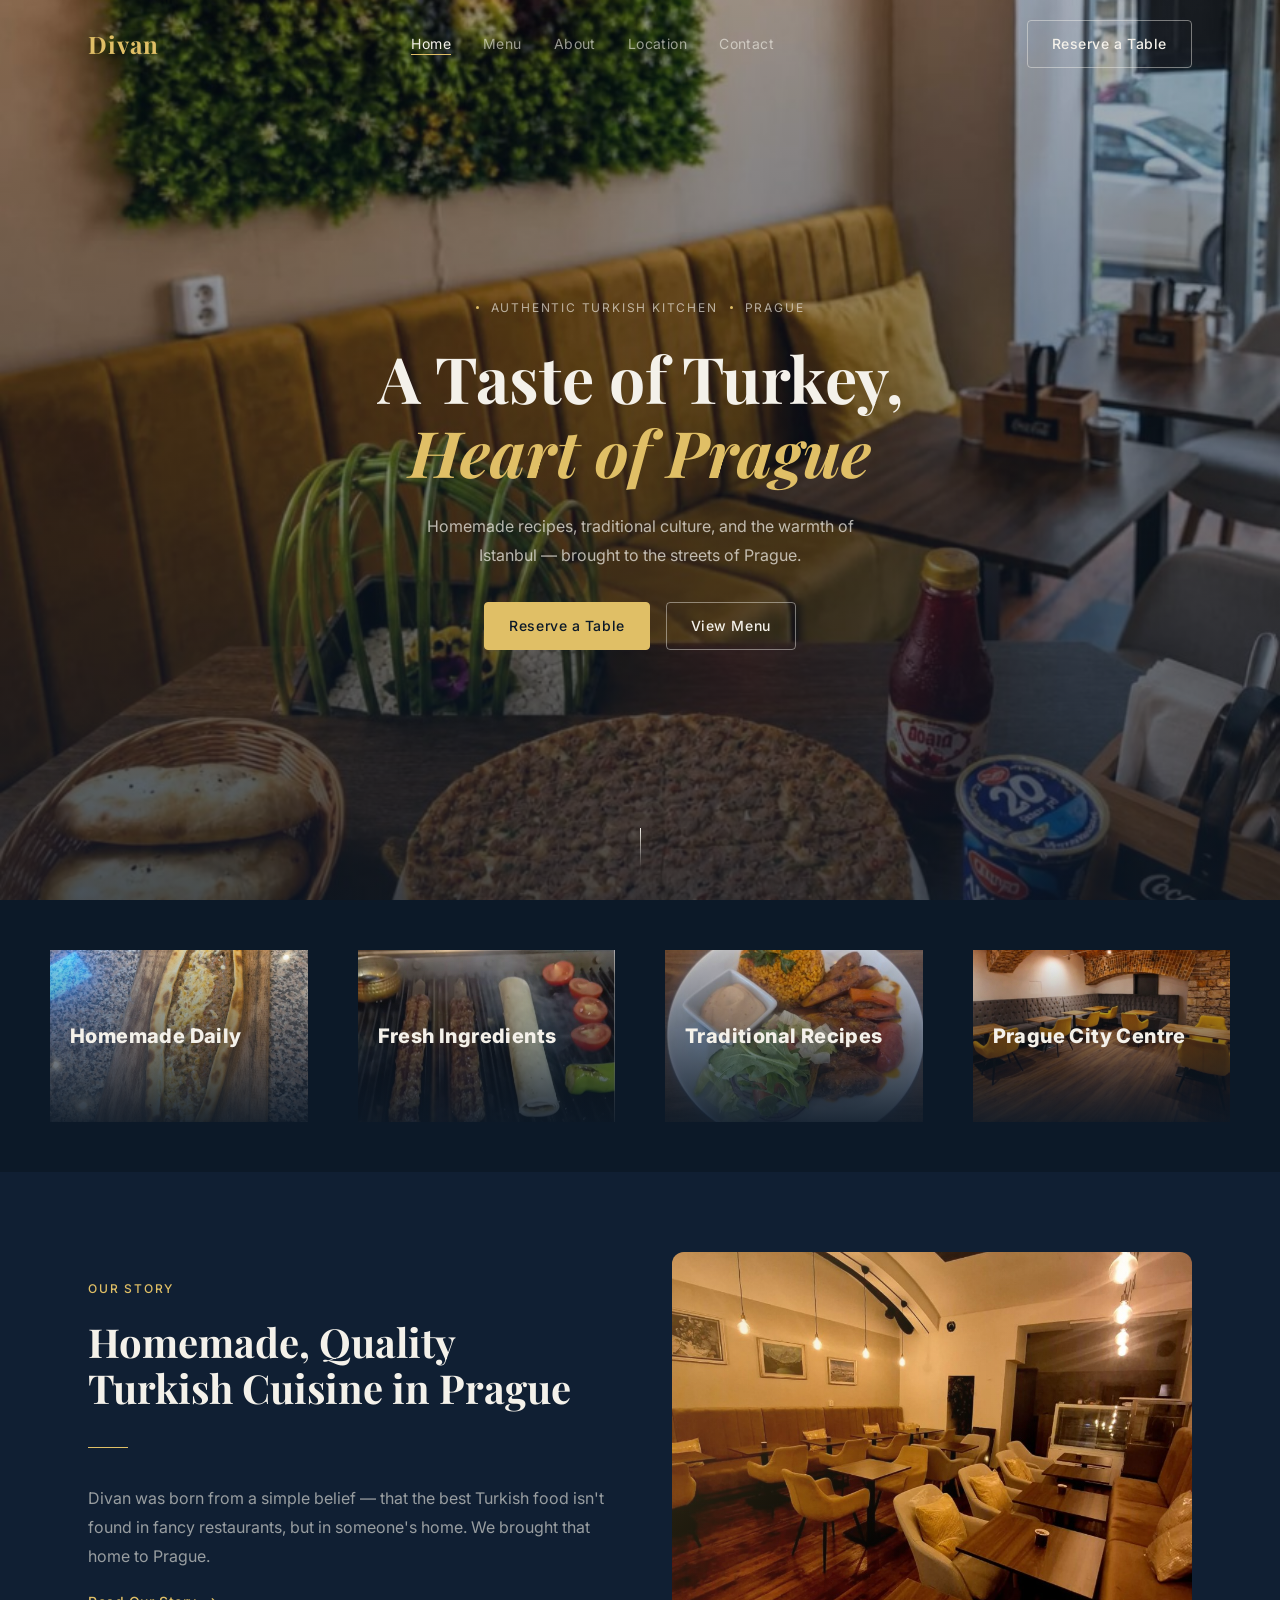
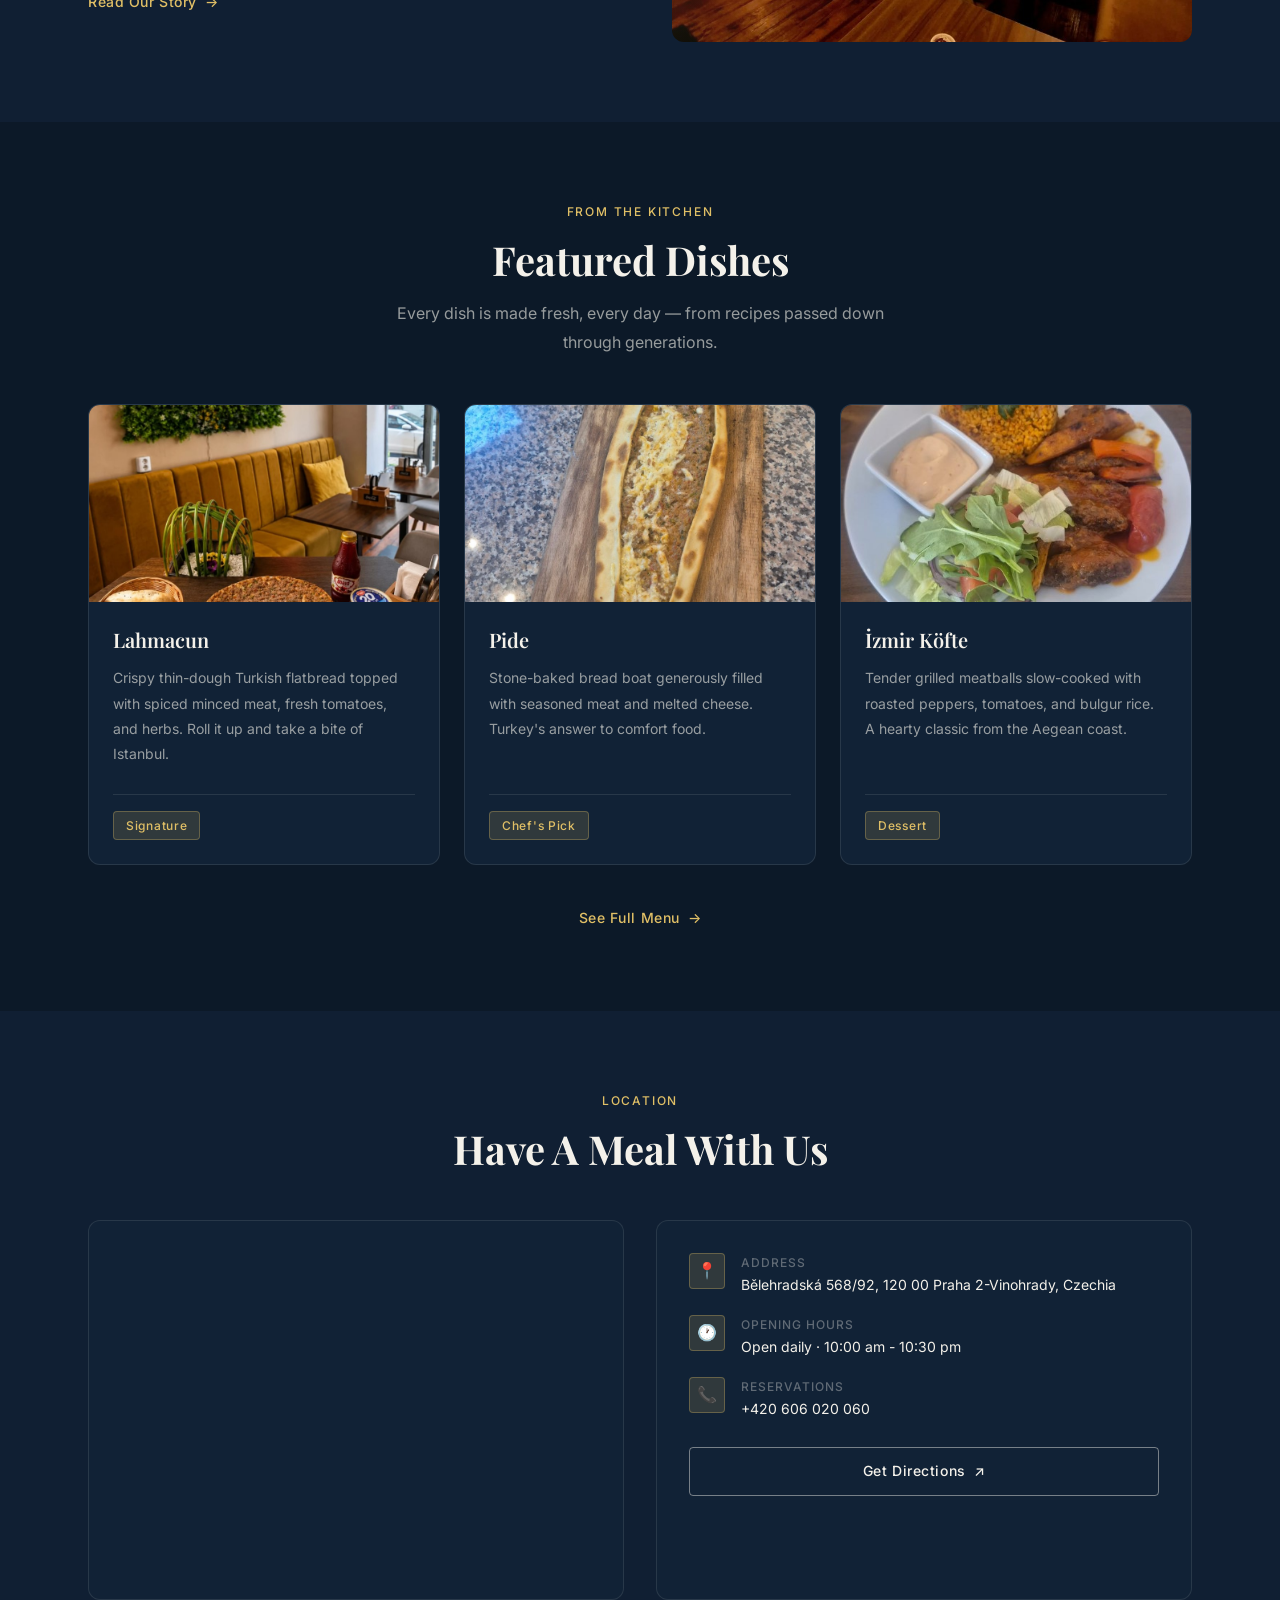
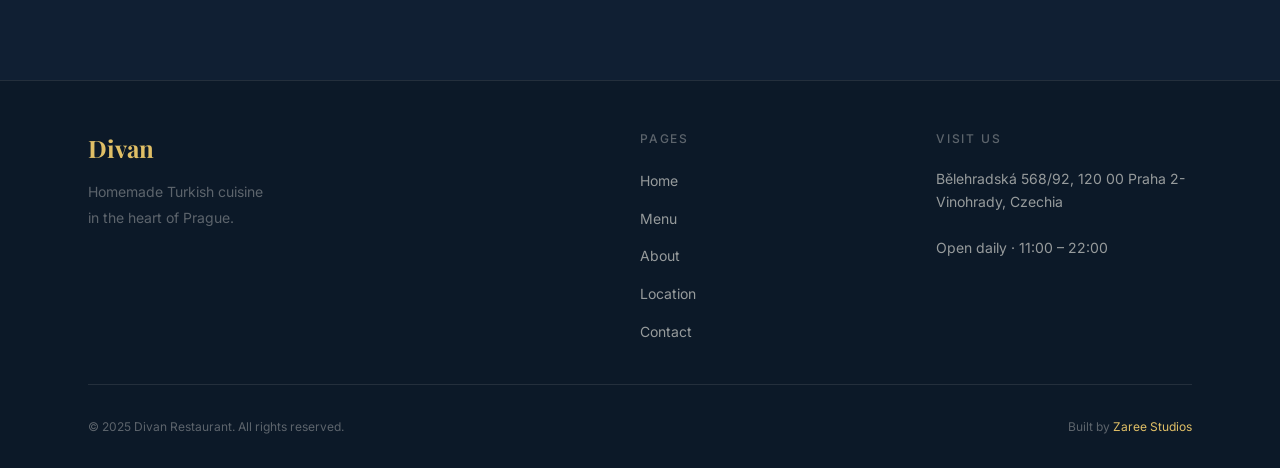
==== commit 587d66e3: "Fix address and phone number" ====
--- a/index.html
+++ b/index.html
@@ -236,7 +236,7 @@
             <div class="dish-card__image">
               <img
                 src="assets/images/divan-hero.jpg"
-                alt="Lamb Adana — spiced minced lamb on charcoal, served with lavash and fresh mezze"
+                alt="Lahmacun — crispy thin-dough Turkish flatbread topped with spiced minced meat, fresh tomatoes, and herbs"
                 loading="lazy"
               />
             </div>
@@ -257,7 +257,7 @@
             <div class="dish-card__image">
               <img
                 src="assets/images/divan-one-food.jpg"
-                alt="İskender Kebab — thinly sliced döner on pide bread with tomato sauce and butter"
+                alt="Pide — stone-baked bread boat generously filled with seasoned meat and melted cheese, Turkey's answer to comfort food"
                 loading="lazy"
               />
             </div>
@@ -278,7 +278,7 @@
             <div class="dish-card__image">
               <img
                 src="assets/images/divan-three-food.jpg"
-                alt="Baklava — honey-soaked filo pastry with crushed pistachios, made in-house daily"
+                alt="izmir köfte — tender grilled meatballs slow-cooked with roasted peppers, tomatoes, and bulgur rice. A hearty classic from the Aegean coast."
                 loading="lazy"
               />
             </div>
@@ -322,18 +322,9 @@
 
           <!-- Map embed -->
           <div class="location__map reveal">
-            <!--
-              MAP: This embeds a Google Maps iframe centred on Václavské náměstí 12, Prague 1.
-              The iframe src uses a public embed — no API key required.
-              Replace the q= parameter with the exact address if needed.
-            -->
-            <iframe
-              title="Divan Restaurant location on Google Maps"
-              src="https://www.google.com/maps/embed?pb=!1m18!1m12!1m3!1d2560.172!2d14.4241!3d50.0808!2m3!1f0!2f0!3f0!3m2!1i1024!2i768!4f13.1!3m3!1m2!1s0x0%3A0x0!2zVsOhY2xhdnNrw6kgbsOhbcSbc3TDrSAxMiwgUHJhZ3VlIDE!5e0!3m2!1sen!2scz!4v1"
-              loading="lazy"
-              allowfullscreen
-              referrerpolicy="no-referrer-when-downgrade"
-            ></iframe>
+            <iframe src="https://www.google.com/maps/embed?pb=!1m18!1m12!1m3!1d2560.6831934833017!2d14.430648976414277!3d50.073494471522686!2m3!1f0!2f0!3f0!3m2!1i1024!2i768!4f13.1!3m3!1m2!1s0x470b9552c82cd507%3A0x6086a642e92c99b8!2sDivan%20Restaurant!5e0!3m2!1sen!2s!4v1779005104656!5m2!1sen!2s" 
+            width="600" height="450" style="border:0;" allowfullscreen="" loading="lazy" referrerpolicy="no-referrer-when-downgrade">
+          </iframe>
           </div>
 
           <!-- Info panel -->
@@ -344,7 +335,7 @@
               <div>
                 <p class="location__info-label">Address</p>
                 <p class="location__info-value">
-                  Václavské náměstí 12<br>Prague 1, Czech Republic
+                  Bělehradská 568/92, 120 00 Praha 2-Vinohrady, Czechia
                 </p>
               </div>
             </div>
@@ -353,7 +344,7 @@
               <div class="location__info-icon" aria-hidden="true">🕐</div>
               <div>
                 <p class="location__info-label">Opening Hours</p>
-                <p class="location__info-value">Open daily · 11:00 – 22:00</p>
+                <p class="location__info-value">Open daily · 10:00 am - 10:30 pm</p>
               </div>
             </div>
 
@@ -363,14 +354,14 @@
                 <p class="location__info-label">Reservations</p>
                 <p class="location__info-value">
                   <!-- Replace with real phone number -->
-                  <a href="tel:+420000000000" style="color: inherit;">+420 000 000 000</a>
+                  <a href="tel:+420606020060" style="color: inherit;">+420 606 020 060</a>
                 </p>
               </div>
             </div>
 
             <div class="location__directions">
               <a
-                href="https://maps.google.com/?q=Václavské+náměstí+12,+Prague+1"
+                href="https://www.google.com/maps/place/Divan+Restaurant/@50.0734945,14.430649,17z/data=!3m1!4b1!4m6!3m5!1s0x470b9552c82cd507:0x6086a642e92c99b8!8m2!3d50.0734945!4d14.4332239!16s%2Fg%2F11n43vhf6t?entry=ttu&g_ep=EgoyMDI2MDUxMy4wIKXMDSoASAFQAw%3D%3D"
                 target="_blank"
                 rel="noopener noreferrer"
                 class="btn btn--secondary"
@@ -422,7 +413,7 @@
           <p class="site-footer__nav-title">Visit Us</p>
           <ul class="site-footer__nav-links" role="list">
             <li style="color: var(--color-text-secondary); font-size: var(--text-sm);">
-              Václavské náměstí 12<br>Prague 1, Czech Republic
+              Bělehradská 568/92, 120 00 Praha 2-Vinohrady, Czechia
             </li>
             <li style="color: var(--color-text-secondary); font-size: var(--text-sm); margin-top: var(--space-3);">
               Open daily · 11:00 – 22:00
